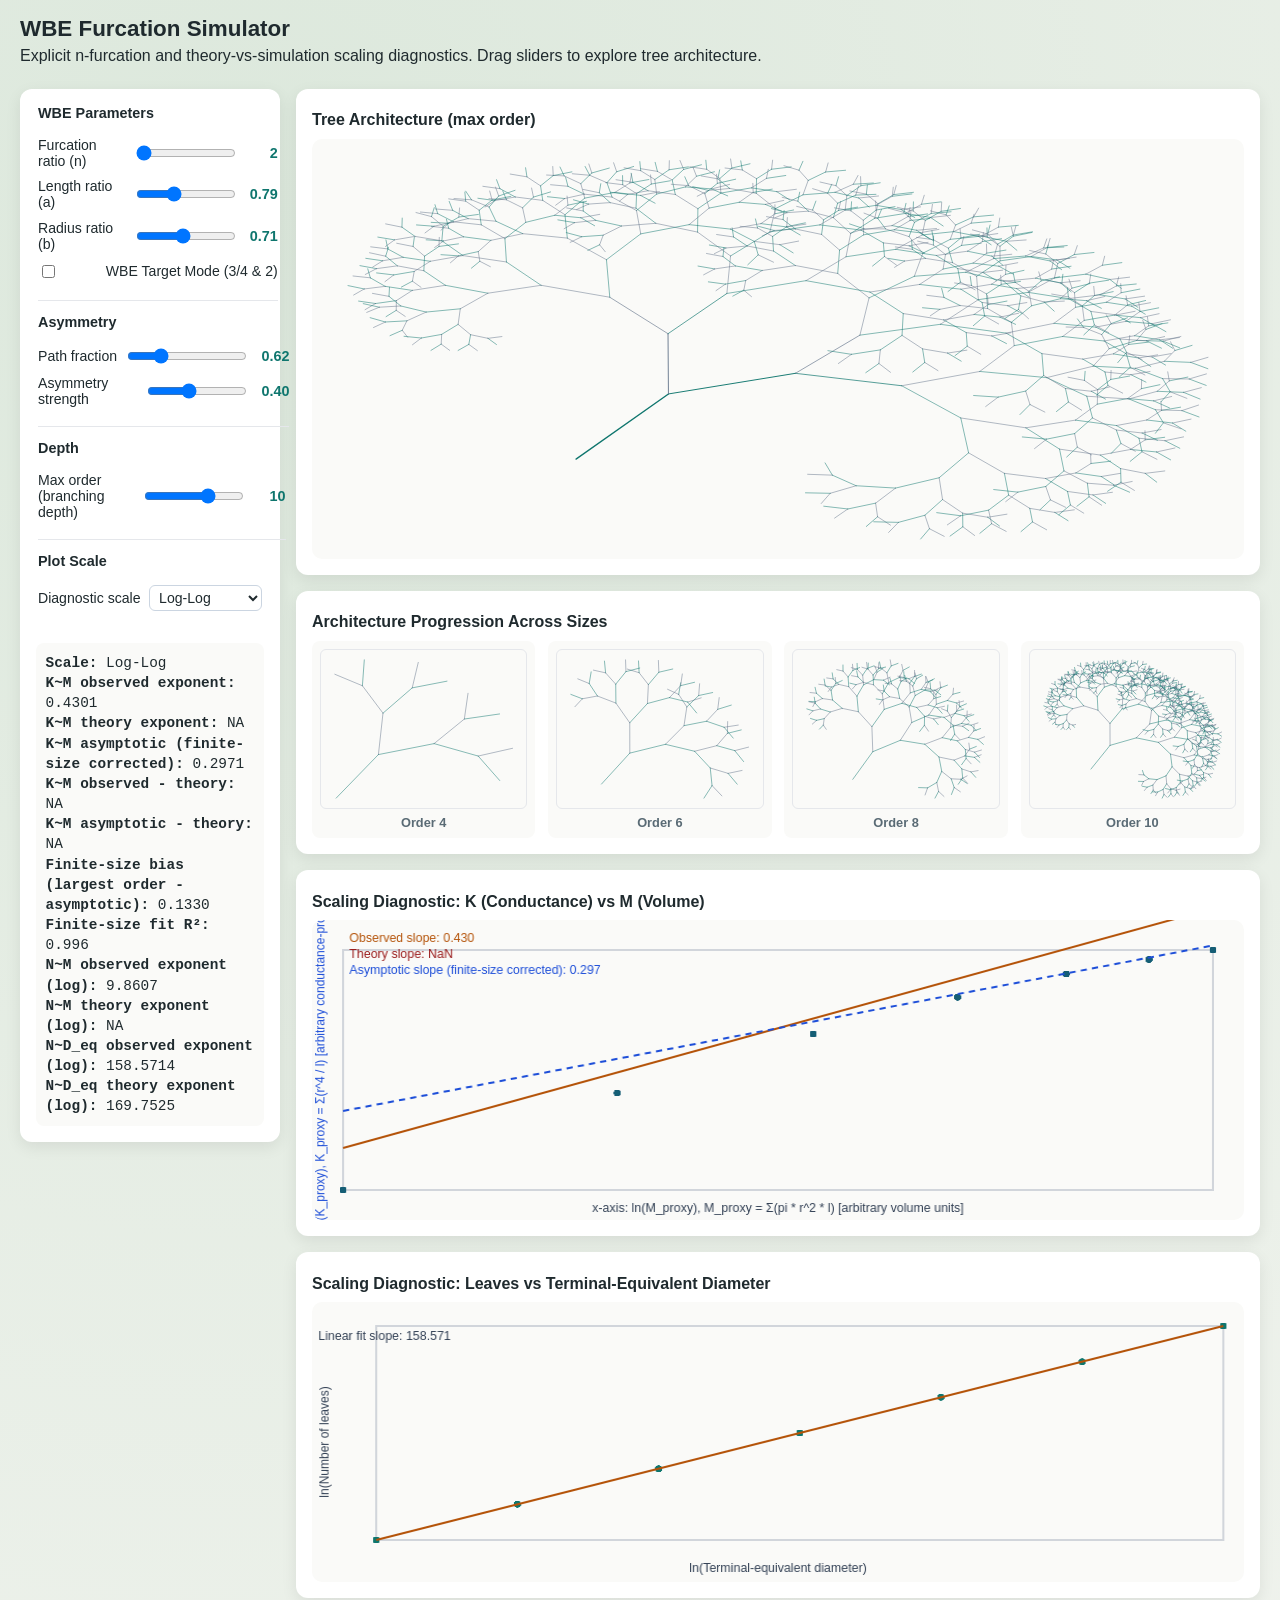
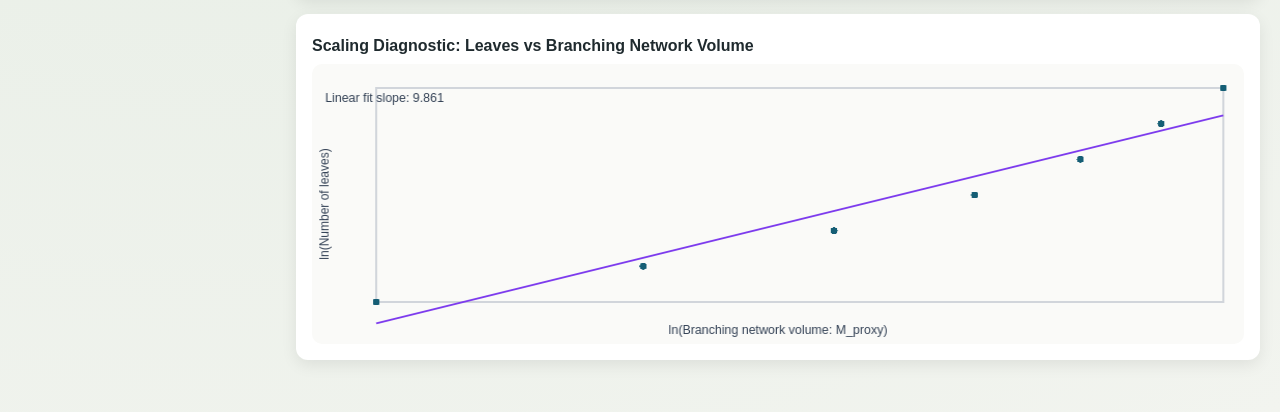
==== wbeBranchingPlatform/wbe-branching-simulator/index.html @ 63b2b847 "Add wbeBranchingPlatform: WBE network scaling simulator with theory-code alignment fixes MAJOR CHANG" ====
<!doctype html>
<html lang="en">
<head>
  <meta charset="utf-8">
  <meta name="viewport" content="width=device-width, initial-scale=1">
  <title>WBE Furcation Simulator</title>
  <link rel="stylesheet" href="styles.css">
</head>
<body>
  <header>
    <h1>WBE Furcation Simulator</h1>
    <p>Explicit n-furcation and theory-vs-simulation scaling diagnostics. Drag sliders to explore tree architecture.</p>
  </header>

  <main class="layout">
    <aside class="controls">
      <fieldset>
        <legend>WBE Parameters</legend>
        <label>Furcation ratio (n)
          <input id="furcation" type="range" min="2" max="6" step="1" value="2">
          <output for="furcation">2</output>
        </label>

        <label>Length ratio (a)
          <input id="aRatio" type="range" min="0.5" max="1.3" step="0.01" value="0.794">
          <output for="aRatio">0.79</output>
        </label>

        <label>Radius ratio (b)
          <input id="bRatio" type="range" min="0.45" max="1.0" step="0.01" value="0.707">
          <output for="bRatio">0.71</output>
        </label>

        <label style="display: flex; gap: 0.5rem; align-items: center; margin-top: 0.5rem;">
          <input id="wbeTargetMode" type="checkbox">
          <span>WBE Target Mode (3/4 & 2)</span>
        </label>
      </fieldset>

      <fieldset>
        <legend>Asymmetry</legend>
        <label>Path fraction
          <input id="pathFraction" type="range" min="0.51" max="0.95" step="0.01" value="0.62">
          <output for="pathFraction">0.62</output>
        </label>

        <label>Asymmetry strength
          <input id="asymStrength" type="range" min="0" max="1" step="0.01" value="0.4">
          <output for="asymStrength">0.40</output>
        </label>
      </fieldset>

      <fieldset>
        <legend>Depth</legend>
        <label>Max order (branching depth)
          <input id="maxOrder" type="range" min="6" max="12" step="1" value="10">
          <output for="maxOrder">10</output>
        </label>
      </fieldset>

      <fieldset>
        <legend>Plot Scale</legend>
        <label for="scaleMode">Diagnostic scale
          <select id="scaleMode">
            <option value="log" selected>Log-Log</option>
            <option value="raw">Raw</option>
          </select>
        </label>
      </fieldset>

      <div id="diagText" class="diag"></div>
    </aside>

    <section class="viz-column">
      <section class="viz-panel">
        <h2>Tree Architecture (max order)</h2>
        <svg id="treeSvg" viewBox="0 0 900 420" aria-label="Tree visualization at max order"></svg>
      </section>

      <section class="viz-panel">
        <h2>Architecture Progression Across Sizes</h2>
        <div id="treeComparison" class="tree-grid"></div>
      </section>

      <section class="viz-panel">
        <h2>Scaling Diagnostic: K (Conductance) vs M (Volume)</h2>
        <canvas id="scalingCanvas" width="900" height="300" aria-label="Scaling diagnostic"></canvas>
      </section>

      <section class="viz-panel">
        <h2>Scaling Diagnostic: Leaves vs Terminal-Equivalent Diameter</h2>
        <canvas id="leavesDiameterCanvas" width="900" height="280" aria-label="Leaves versus terminal-equivalent diameter"></canvas>
      </section>

      <section class="viz-panel">
        <h2>Scaling Diagnostic: Leaves vs Branching Network Volume</h2>
        <canvas id="leavesVolumeCanvas" width="900" height="280" aria-label="Leaves versus branching network volume"></canvas>
      </section>
    </section>
  </main>

  <script src="script.js"></script>
</body>
</html>
---- wbeBranchingPlatform/wbe-branching-simulator/styles.css ----
:root {
  --bg: #f2f4ef;
  --panel: #ffffff;
  --ink: #1f2a2e;
  --accent: #0f766e;
  --warm: #b45309;
  --danger: #991b1b;
}

* { box-sizing: border-box; }
body {
  margin: 0;
  font-family: "Avenir Next", "Gill Sans", "Trebuchet MS", sans-serif;
  color: var(--ink);
  background: radial-gradient(circle at 20% 10%, #dce8dc, var(--bg));
  padding-bottom: 2rem;
}
header { padding: 1rem 1.25rem 0.5rem; }
h1 { margin: 0; font-size: 1.4rem; }
h2 { margin: 0.4rem 0 0.6rem; font-size: 1rem; }
p { margin: 0.3rem 0 0; }

.layout {
  display: grid;
  grid-template-columns: 260px 1fr;
  gap: 1rem;
  padding: 1rem 1.25rem 1.25rem;
}

.controls {
  background: var(--panel);
  border-radius: 12px;
  padding: 1rem;
  box-shadow: 0 5px 16px rgba(0, 0, 0, 0.08);
  height: fit-content;
  position: sticky;
  top: 1rem;
}

fieldset {
  border: none;
  padding: 0.6rem 0;
  margin-bottom: 0.8rem;
  border-bottom: 1px solid #e5e7eb;
}
fieldset:last-of-type { border-bottom: none; }
legend { font-weight: 700; font-size: 0.9rem; padding: 0 0 0.4rem 0; }

.controls label {
  display: flex;
  justify-content: space-between;
  align-items: center;
  margin-bottom: 0.6rem;
  font-size: 0.88rem;
  gap: 0.5rem;
}

.controls input[type="range"] {
  flex: 1;
  min-width: 100px;
}

.controls select {
  flex: 1;
  min-width: 100px;
  border: 1px solid #cbd5e1;
  border-radius: 6px;
  padding: 0.2rem 0.35rem;
  font-size: 0.88rem;
  background: #ffffff;
  color: var(--ink);
}

.controls output {
  color: var(--accent);
  font-weight: 700;
  min-width: 2rem;
  text-align: right;
  font-size: 0.9rem;
}

.viz-column {
  display: flex;
  flex-direction: column;
  gap: 1rem;
}

.viz-panel {
  background: var(--panel);
  border-radius: 12px;
  padding: 1rem;
  box-shadow: 0 5px 16px rgba(0, 0, 0, 0.08);
}

.diag {
  margin-top: 0.8rem;
  font-size: 0.9rem;
  line-height: 1.4;
  background: #fafaf8;
  padding: 0.6rem;
  border-radius: 8px;
  font-family: "Courier New", monospace;
}

#treeSvg, #scalingCanvas, #leavesDiameterCanvas, #leavesVolumeCanvas {
  width: 100%;
  background: #fafaf8;
  border-radius: 10px;
  display: block;
}

#treeSvg { height: 420px; }
#scalingCanvas { height: 300px; margin-top: 0; }
#leavesDiameterCanvas, #leavesVolumeCanvas { height: 280px; margin-top: 0; }

.tree-grid {
  display: grid;
  grid-template-columns: repeat(auto-fit, minmax(180px, 1fr));
  gap: 0.8rem;
}

.tree-item {
  background: #fafaf8;
  border-radius: 8px;
  padding: 0.5rem;
  display: flex;
  flex-direction: column;
  align-items: center;
}

.tree-item svg {
  width: 100%;
  height: 160px;
  border: 1px solid #e5e7eb;
  border-radius: 6px;
}

.tree-item label {
  font-size: 0.8rem;
  font-weight: 700;
  color: #5a6b75;
  margin-top: 0.4rem;
}

@media (max-width: 1200px) {
  .layout { grid-template-columns: 1fr; }
  .controls { position: static; }
}

@media (max-width: 940px) {
  .layout { grid-template-columns: 1fr; }
  .tree-grid { grid-template-columns: repeat(2, 1fr); }
}
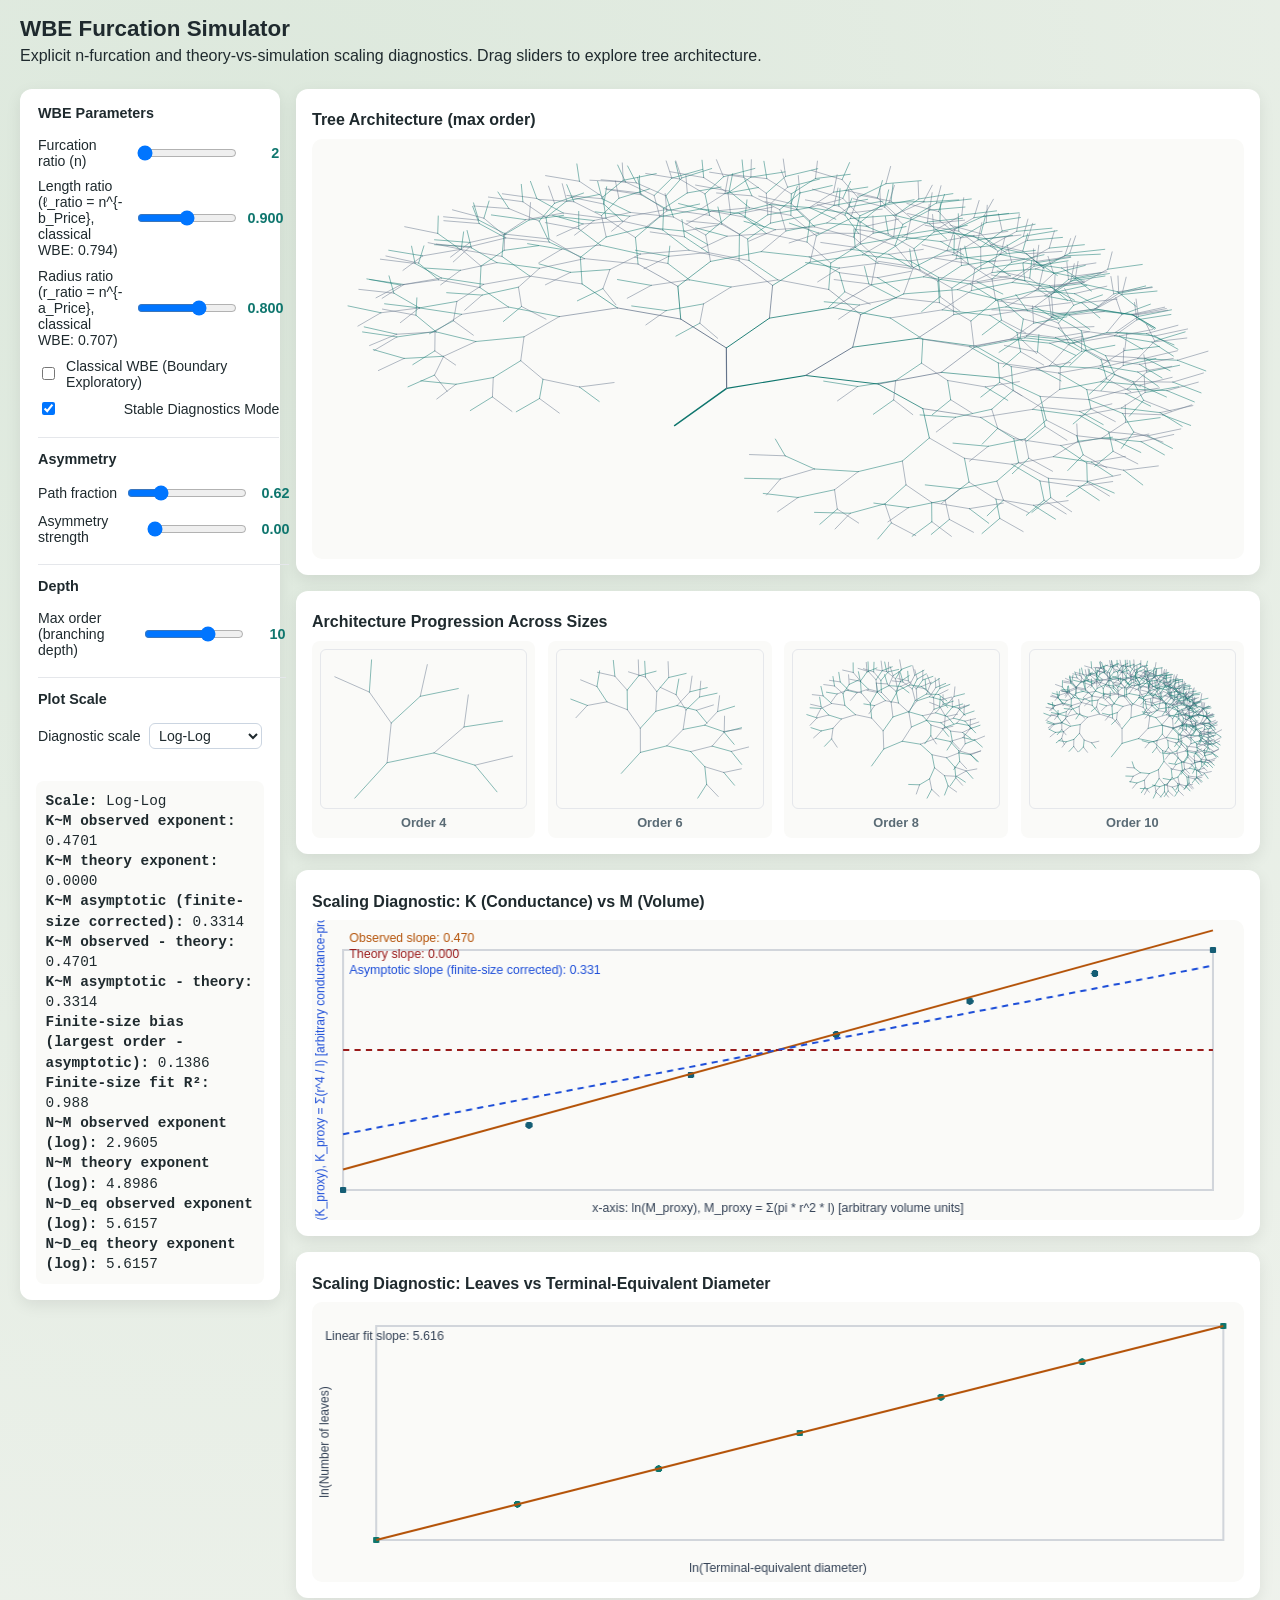
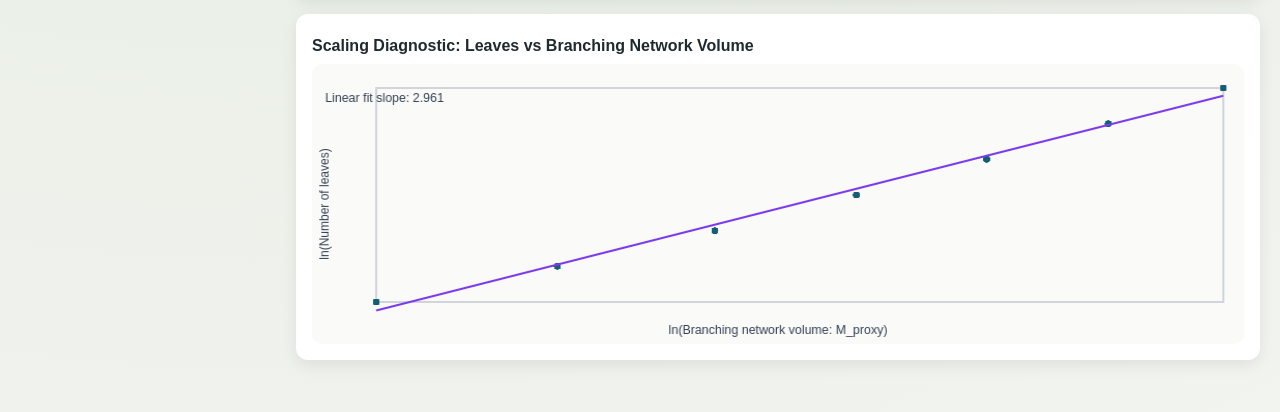
==== commit f333186a: "wbeBranchingPlatform: Add dual preset modes with boundary awareness Add two mutually-exclusive param" ====
--- a/wbeBranchingPlatform/wbe-branching-simulator/index.html
+++ b/wbeBranchingPlatform/wbe-branching-simulator/index.html
@@ -21,19 +21,24 @@
           <output for="furcation">2</output>
         </label>
 
-        <label>Length ratio (a)
-          <input id="aRatio" type="range" min="0.5" max="1.3" step="0.01" value="0.794">
-          <output for="aRatio">0.79</output>
+        <label>Length ratio (ℓ_ratio = n^{-b_Price}, classical WBE: 0.794)
+          <input id="aRatio" type="range" min="0.5" max="1.3" step="0.001" value="0.794">
+          <output for="aRatio">0.794</output>
         </label>
 
-        <label>Radius ratio (b)
-          <input id="bRatio" type="range" min="0.45" max="1.0" step="0.01" value="0.707">
-          <output for="bRatio">0.71</output>
+        <label>Radius ratio (r_ratio = n^{-a_Price}, classical WBE: 0.707)
+          <input id="bRatio" type="range" min="0.45" max="1.0" step="0.001" value="0.707">
+          <output for="bRatio">0.707</output>
         </label>
 
         <label style="display: flex; gap: 0.5rem; align-items: center; margin-top: 0.5rem;">
-          <input id="wbeTargetMode" type="checkbox">
-          <span>WBE Target Mode (3/4 & 2)</span>
+          <input id="classicalWBEMode" type="checkbox">
+          <span>Classical WBE (Boundary Exploratory)</span>
+        </label>
+
+        <label style="display: flex; gap: 0.5rem; align-items: center; margin-top: 0.5rem;">
+          <input id="stableDiagnosticsMode" type="checkbox">
+          <span>Stable Diagnostics Mode</span>
         </label>
       </fieldset>
 
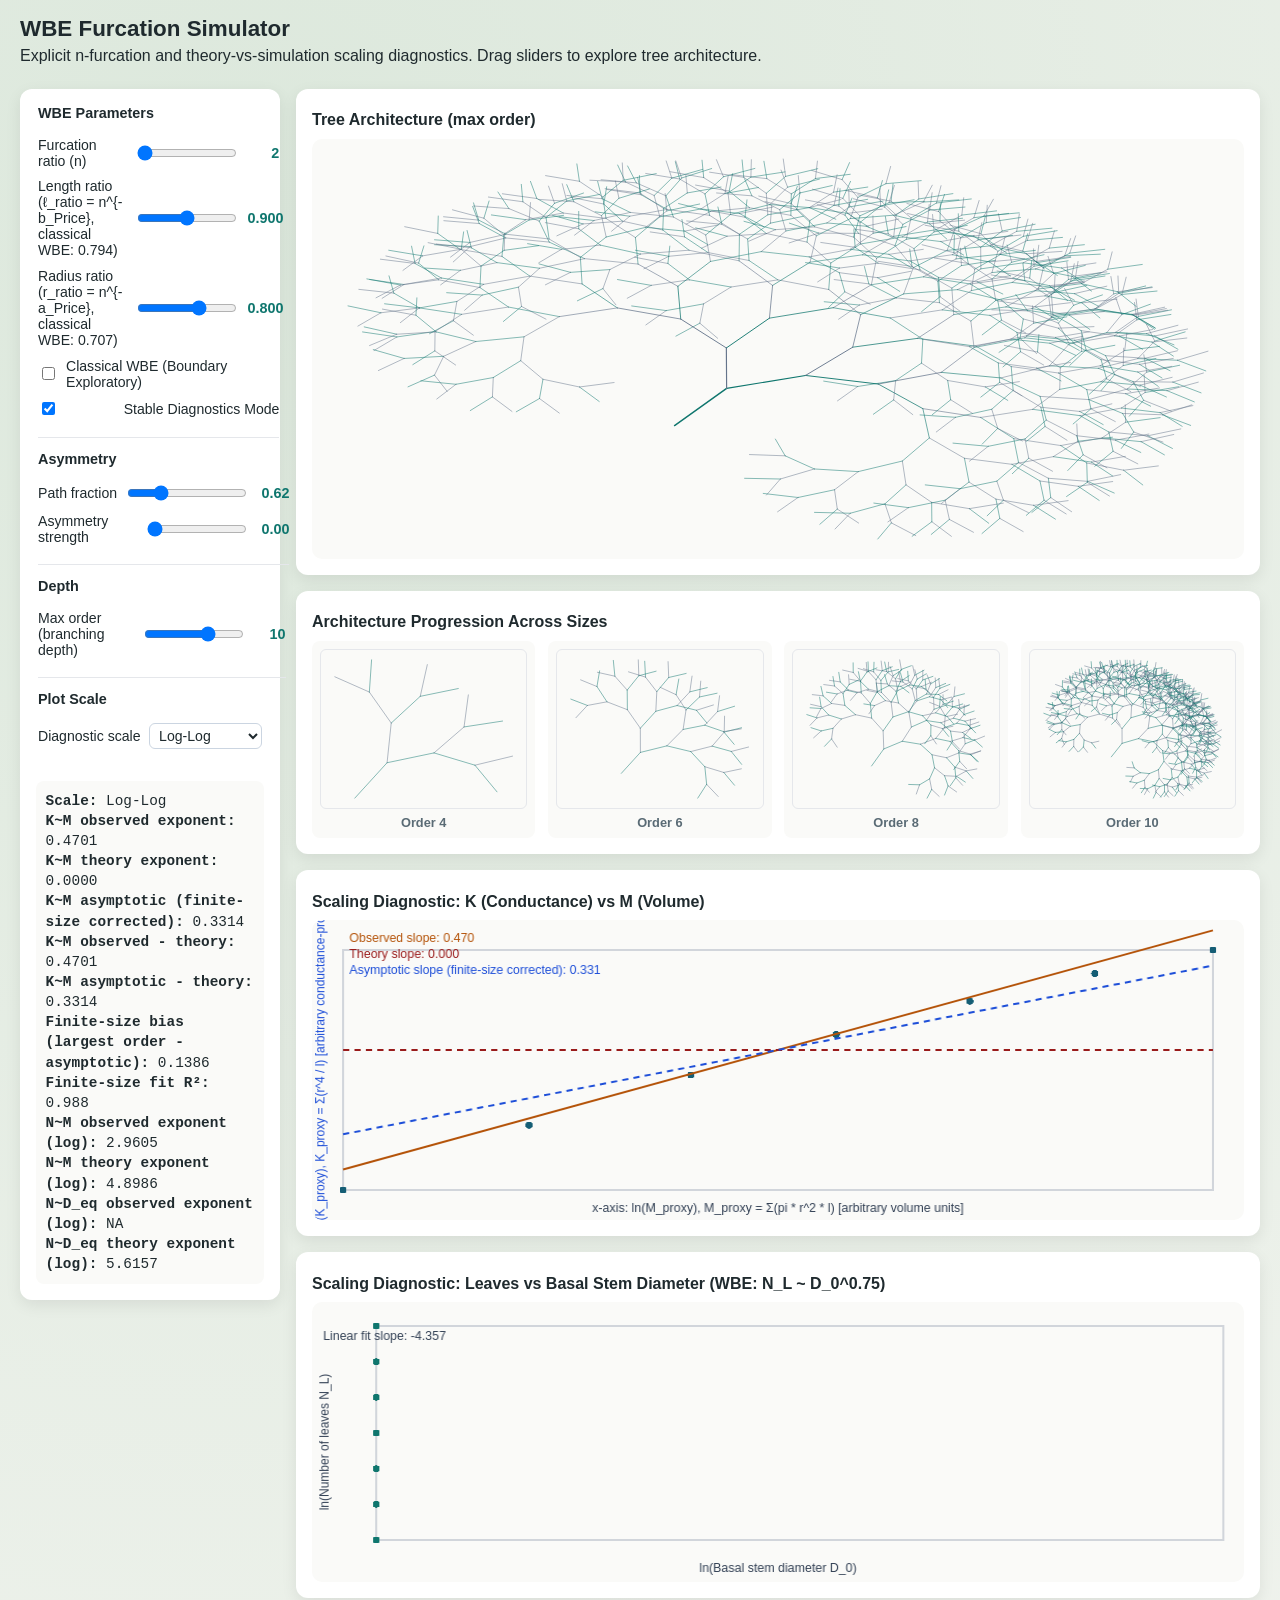
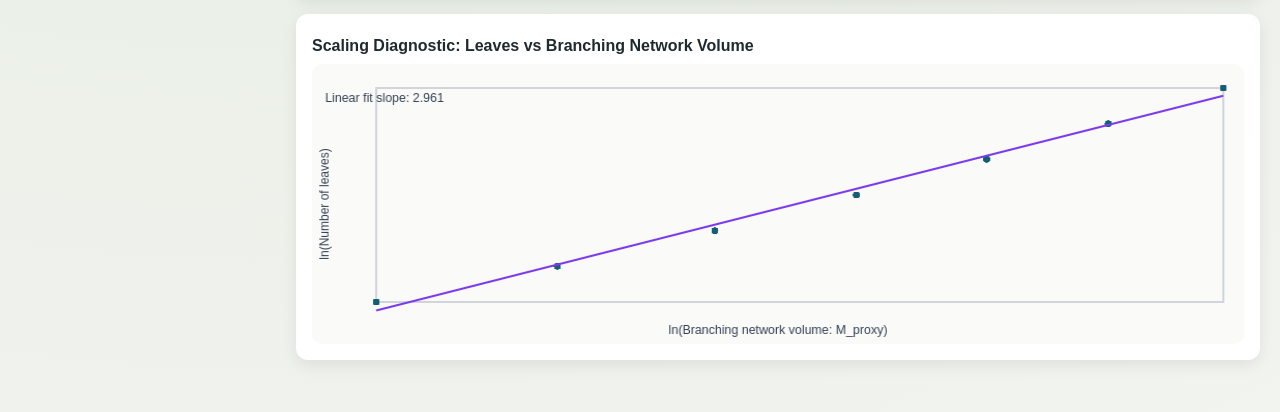
==== commit c40a8483: "Fix middle plot: Show Leaves vs Basal Stem Diameter (WBE prediction N_L ~ D_0^0.75) Changed from ter" ====
--- a/wbeBranchingPlatform/wbe-branching-simulator/index.html
+++ b/wbeBranchingPlatform/wbe-branching-simulator/index.html
@@ -22,13 +22,13 @@
         </label>
 
         <label>Length ratio (ℓ_ratio = n^{-b_Price}, classical WBE: 0.794)
-          <input id="aRatio" type="range" min="0.5" max="1.3" step="0.001" value="0.794">
-          <output for="aRatio">0.794</output>
+          <input id="aRatio" type="range" min="0.5" max="1.3" step="0.001" value="0.900">
+          <output for="aRatio">0.900</output>
         </label>
 
         <label>Radius ratio (r_ratio = n^{-a_Price}, classical WBE: 0.707)
-          <input id="bRatio" type="range" min="0.45" max="1.0" step="0.001" value="0.707">
-          <output for="bRatio">0.707</output>
+          <input id="bRatio" type="range" min="0.45" max="1.0" step="0.001" value="0.800">
+          <output for="bRatio">0.800</output>
         </label>
 
         <label style="display: flex; gap: 0.5rem; align-items: center; margin-top: 0.5rem;">
@@ -37,7 +37,7 @@
         </label>
 
         <label style="display: flex; gap: 0.5rem; align-items: center; margin-top: 0.5rem;">
-          <input id="stableDiagnosticsMode" type="checkbox">
+          <input id="stableDiagnosticsMode" type="checkbox" checked>
           <span>Stable Diagnostics Mode</span>
         </label>
       </fieldset>
@@ -93,8 +93,8 @@
       </section>
 
       <section class="viz-panel">
-        <h2>Scaling Diagnostic: Leaves vs Terminal-Equivalent Diameter</h2>
-        <canvas id="leavesDiameterCanvas" width="900" height="280" aria-label="Leaves versus terminal-equivalent diameter"></canvas>
+        <h2>Scaling Diagnostic: Leaves vs Basal Stem Diameter (WBE: N_L ~ D_0^0.75)</h2>
+        <canvas id="leavesDiameterCanvas" width="900" height="280" aria-label="Leaves versus basal stem diameter"></canvas>
       </section>
 
       <section class="viz-panel">
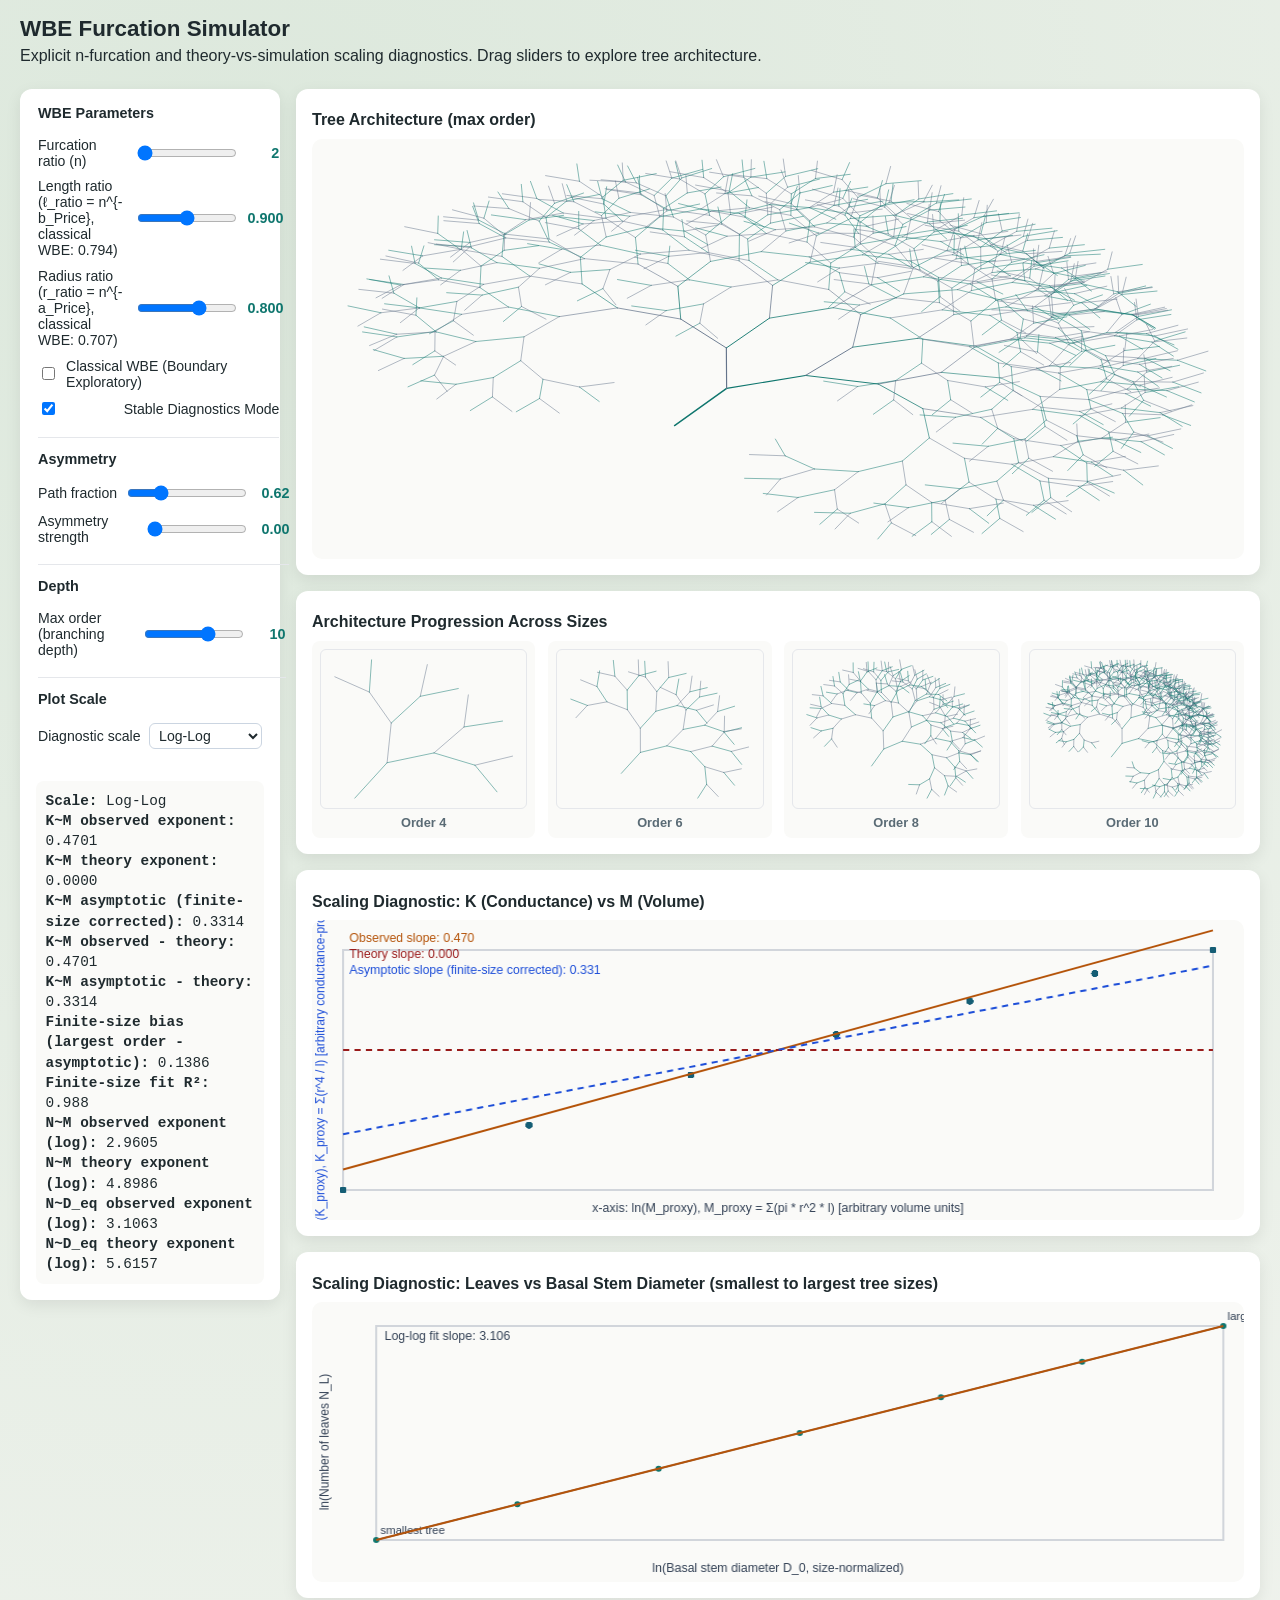
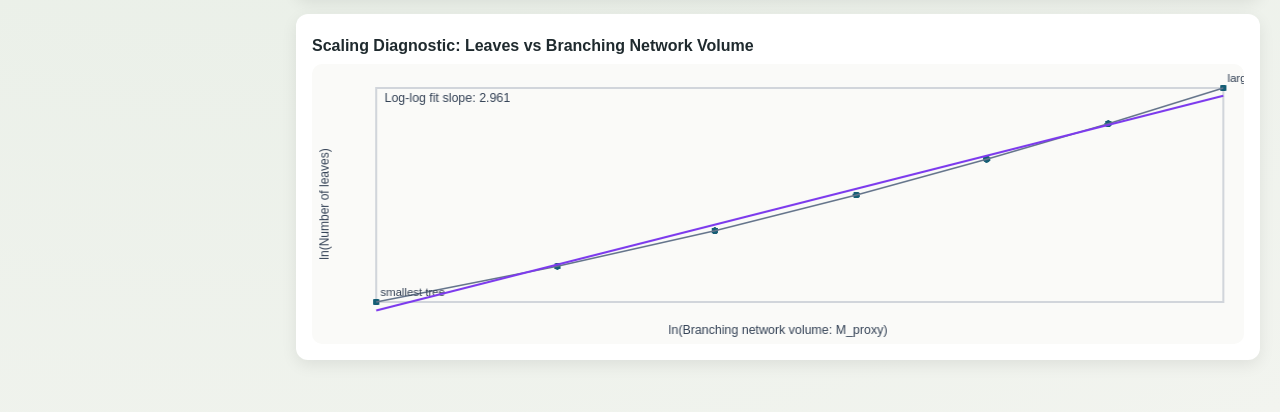
==== commit 1a862d39: "Clarify middle plot as ordered size progression - Connect middle-plot points from smallest to larges" ====
--- a/wbeBranchingPlatform/wbe-branching-simulator/index.html
+++ b/wbeBranchingPlatform/wbe-branching-simulator/index.html
@@ -93,8 +93,8 @@
       </section>
 
       <section class="viz-panel">
-        <h2>Scaling Diagnostic: Leaves vs Basal Stem Diameter (WBE: N_L ~ D_0^0.75)</h2>
-        <canvas id="leavesDiameterCanvas" width="900" height="280" aria-label="Leaves versus basal stem diameter"></canvas>
+        <h2>Scaling Diagnostic: Leaves vs Basal Stem Diameter (smallest to largest tree sizes)</h2>
+        <canvas id="leavesDiameterCanvas" width="900" height="280" aria-label="Leaves versus basal stem diameter across tree sizes"></canvas>
       </section>
 
       <section class="viz-panel">
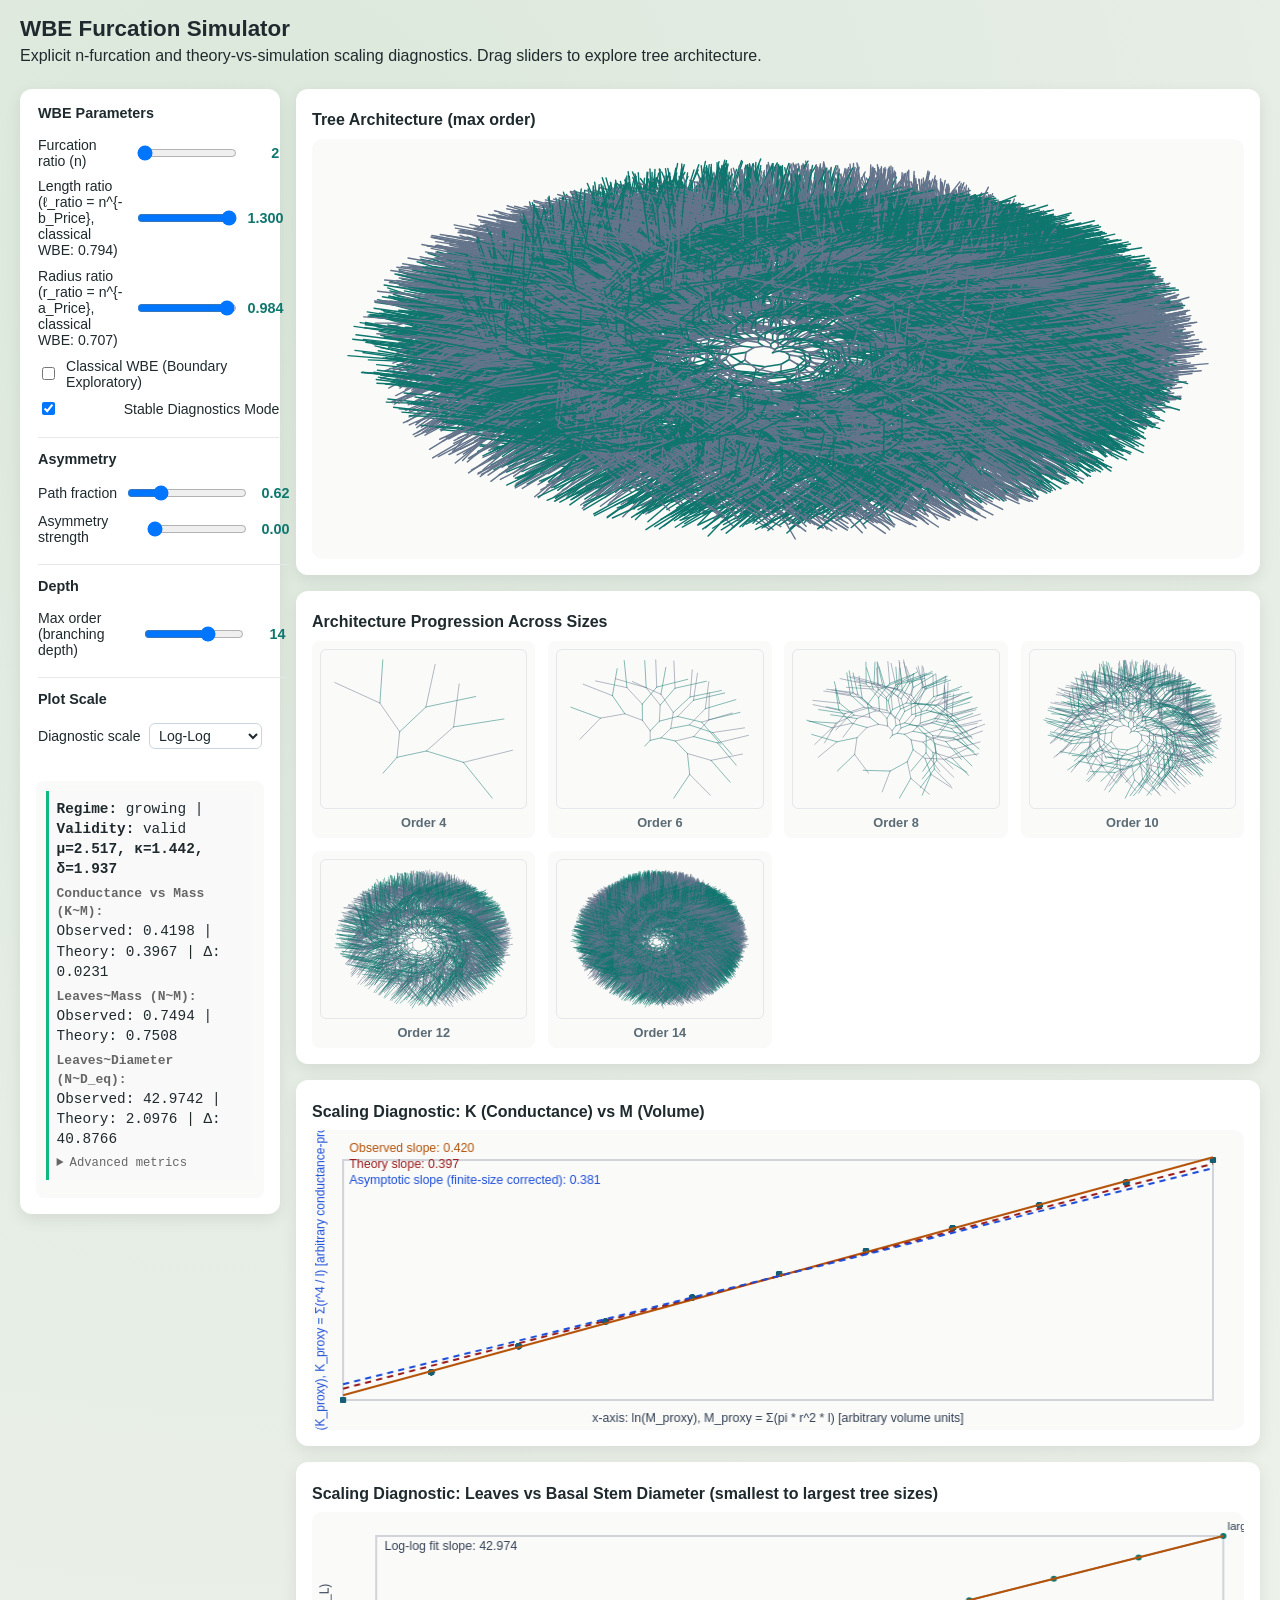
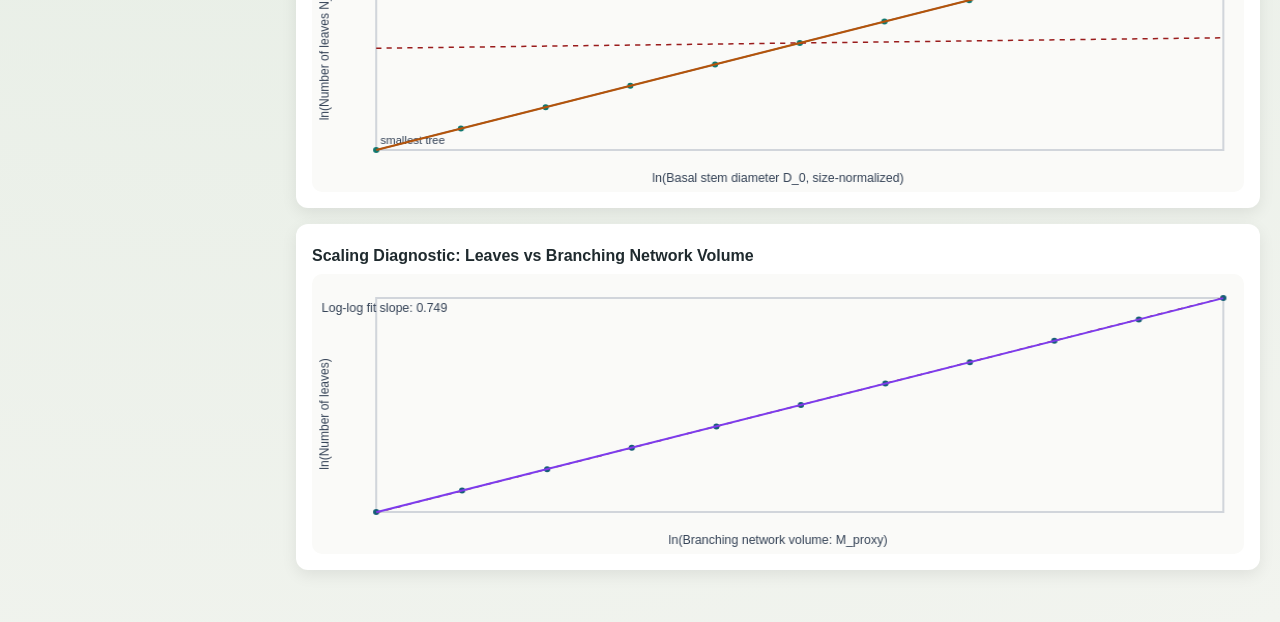
==== commit 8b81ae2f: "chore: sync local changes (2026-06-30)" ====
--- a/wbeBranchingPlatform/wbe-branching-simulator/index.html
+++ b/wbeBranchingPlatform/wbe-branching-simulator/index.html
@@ -58,8 +58,8 @@
       <fieldset>
         <legend>Depth</legend>
         <label>Max order (branching depth)
-          <input id="maxOrder" type="range" min="6" max="12" step="1" value="10">
-          <output for="maxOrder">10</output>
+          <input id="maxOrder" type="range" min="6" max="18" step="1" value="14">
+          <output for="maxOrder">14</output>
         </label>
       </fieldset>
 
